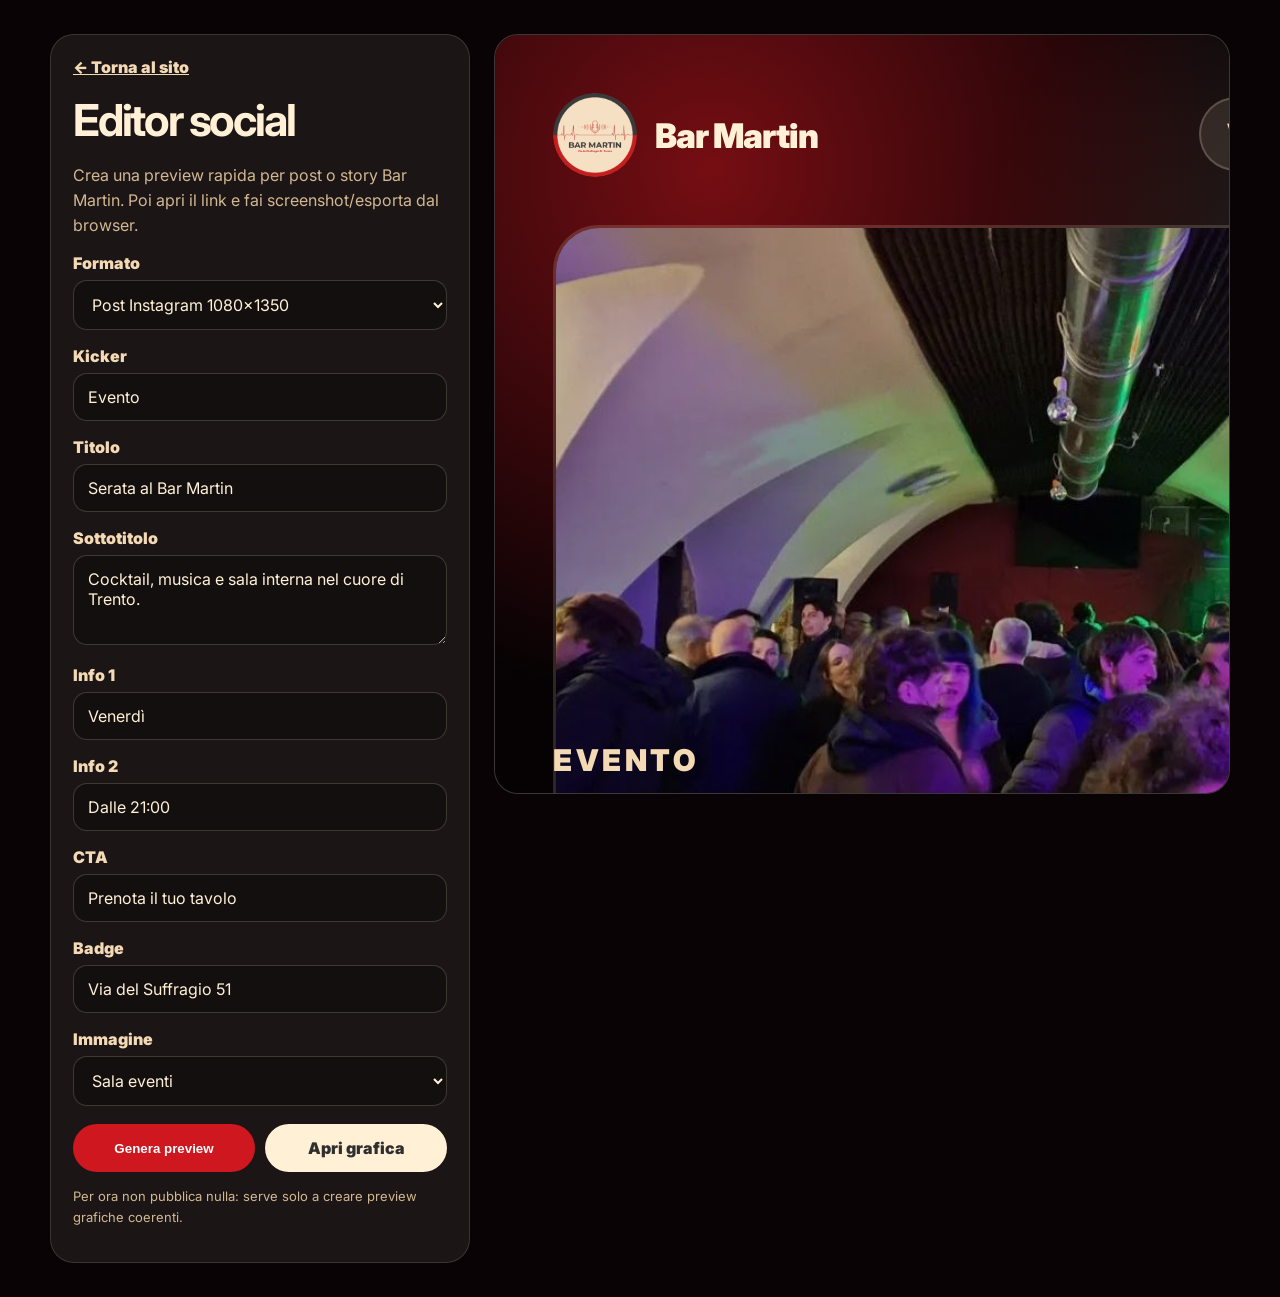
==== editor-social.html @ 138b0781 "Aggiungi editor social alla root" ====
<!doctype html>
<html lang="it">
<head>
  <meta charset="utf-8" />
  <meta name="viewport" content="width=device-width, initial-scale=1" />
  <title>Editor social | Bar Martin</title>
  <link rel="preconnect" href="https://fonts.googleapis.com">
  <link rel="preconnect" href="https://fonts.gstatic.com" crossorigin>
  <link href="https://fonts.googleapis.com/css2?family=Inter:wght@400;700;800;900&display=swap" rel="stylesheet">
  <style>
    * { box-sizing: border-box; }
    body { margin: 0; font-family: Inter, Arial, sans-serif; background: #090305; color: #fff0d6; }
    main { width: min(1180px, calc(100% - 32px)); margin: 0 auto; padding: 34px 0; display: grid; grid-template-columns: 420px 1fr; gap: 24px; align-items: start; }
    h1 { margin: 0 0 10px; font-size: 44px; letter-spacing: -.05em; }
    p { color: #d2b892; line-height: 1.55; }
    .panel { background: rgba(255,240,214,.08); border: 1px solid rgba(255,240,214,.14); border-radius: 24px; padding: 22px; }
    label { display: block; margin: 16px 0 7px; color: #f4d9b5; font-weight: 900; }
    input, textarea, select { width: 100%; border: 1px solid rgba(255,240,214,.18); background: rgba(0,0,0,.28); color: #fff0d6; border-radius: 14px; padding: 13px 14px; font: inherit; }
    textarea { min-height: 90px; resize: vertical; }
    .buttons { display: grid; grid-template-columns: 1fr 1fr; gap: 10px; margin-top: 18px; }
    button, a.button { border: 0; border-radius: 999px; padding: 14px 18px; font-weight: 900; background: #cf171f; color: white; text-align: center; cursor: pointer; text-decoration: none; }
    a.secondary { background: #fff0d6; color: #2f2f2f; }
    iframe { width: 100%; min-height: 760px; border: 1px solid rgba(255,240,214,.14); border-radius: 24px; background: #1b1b1b; }
    .hint { font-size: 13px; margin-top: 14px; }
    .toplink { display: inline-flex; margin-bottom: 16px; color: #f4d9b5; font-weight: 900; }
    @media (max-width: 980px) { main { grid-template-columns: 1fr; } iframe { min-height: 620px; } }
  </style>
</head>
<body>
  <main>
    <section class="panel">
      <a class="toplink" href="index.html">← Torna al sito</a>
      <h1>Editor social</h1>
      <p>Crea una preview rapida per post o story Bar Martin. Poi apri il link e fai screenshot/esporta dal browser.</p>

      <label for="template">Formato</label>
      <select id="template">
        <option value="social/post-evento.html">Post Instagram 1080x1350</option>
        <option value="social/story-evento.html">Story Instagram 1080x1920</option>
      </select>

      <label for="kicker">Kicker</label>
      <input id="kicker" value="Evento">

      <label for="title">Titolo</label>
      <input id="title" value="Serata al Bar Martin">

      <label for="subtitle">Sottotitolo</label>
      <textarea id="subtitle">Cocktail, musica e sala interna nel cuore di Trento.</textarea>

      <label for="date">Info 1</label>
      <input id="date" value="Venerdì">

      <label for="time">Info 2</label>
      <input id="time" value="Dalle 21:00">

      <label for="cta">CTA</label>
      <input id="cta" value="Prenota il tuo tavolo">

      <label for="badge">Badge</label>
      <input id="badge" value="Via del Suffragio 51">

      <label for="image">Immagine</label>
      <select id="image">
        <option value="../images/foto-sala-eventi.jpg">Sala eventi</option>
        <option value="../images/foto-cocktail-lilla.jpg">Cocktail lilla</option>
        <option value="../images/foto-aperitivo-cocktail-rossi.jpg">Aperitivo</option>
        <option value="../images/foto-te-iraniano.jpg">Tè iraniano</option>
      </select>

      <div class="buttons">
        <button id="generate">Genera preview</button>
        <a class="button secondary" id="openLink" href="social/post-evento.html" target="_blank" rel="noopener">Apri grafica</a>
      </div>
      <p class="hint">Per ora non pubblica nulla: serve solo a creare preview grafiche coerenti.</p>
    </section>

    <section>
      <iframe id="preview" src="social/post-evento.html" title="Preview social"></iframe>
    </section>
  </main>

  <script>
    const fields = ['kicker', 'title', 'subtitle', 'date', 'time', 'cta', 'badge', 'image'];
    const preview = document.getElementById('preview');
    const openLink = document.getElementById('openLink');

    function buildUrl() {
      const template = document.getElementById('template').value;
      const params = new URLSearchParams();
      fields.forEach(id => params.set(id, document.getElementById(id).value));
      return `${template}?${params.toString()}`;
    }

    function updatePreview() {
      const url = buildUrl();
      preview.src = url;
      openLink.href = url;
    }

    document.getElementById('generate').addEventListener('click', updatePreview);
    fields.concat(['template']).forEach(id => {
      document.getElementById(id).addEventListener('change', updatePreview);
      document.getElementById(id).addEventListener('input', updatePreview);
    });
  </script>
</body>
</html>
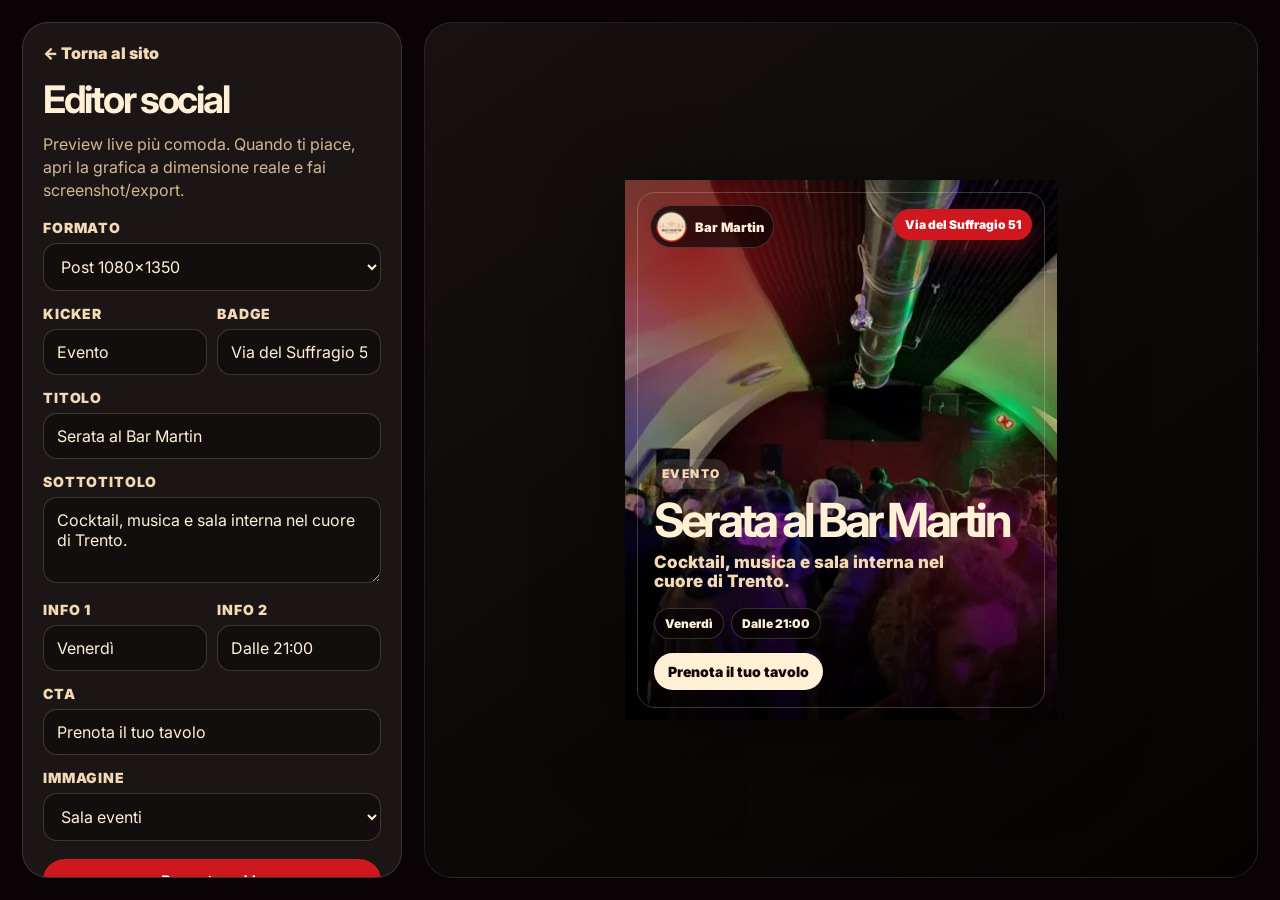
==== commit e803abba: "Riprogetta editor social con preview live" ====
--- a/editor-social.html
+++ b/editor-social.html
@@ -8,101 +8,64 @@
   <link rel="preconnect" href="https://fonts.gstatic.com" crossorigin>
   <link href="https://fonts.googleapis.com/css2?family=Inter:wght@400;700;800;900&display=swap" rel="stylesheet">
   <style>
-    * { box-sizing: border-box; }
-    body { margin: 0; font-family: Inter, Arial, sans-serif; background: #090305; color: #fff0d6; }
-    main { width: min(1180px, calc(100% - 32px)); margin: 0 auto; padding: 34px 0; display: grid; grid-template-columns: 420px 1fr; gap: 24px; align-items: start; }
-    h1 { margin: 0 0 10px; font-size: 44px; letter-spacing: -.05em; }
-    p { color: #d2b892; line-height: 1.55; }
-    .panel { background: rgba(255,240,214,.08); border: 1px solid rgba(255,240,214,.14); border-radius: 24px; padding: 22px; }
-    label { display: block; margin: 16px 0 7px; color: #f4d9b5; font-weight: 900; }
-    input, textarea, select { width: 100%; border: 1px solid rgba(255,240,214,.18); background: rgba(0,0,0,.28); color: #fff0d6; border-radius: 14px; padding: 13px 14px; font: inherit; }
-    textarea { min-height: 90px; resize: vertical; }
-    .buttons { display: grid; grid-template-columns: 1fr 1fr; gap: 10px; margin-top: 18px; }
-    button, a.button { border: 0; border-radius: 999px; padding: 14px 18px; font-weight: 900; background: #cf171f; color: white; text-align: center; cursor: pointer; text-decoration: none; }
-    a.secondary { background: #fff0d6; color: #2f2f2f; }
-    iframe { width: 100%; min-height: 760px; border: 1px solid rgba(255,240,214,.14); border-radius: 24px; background: #1b1b1b; }
-    .hint { font-size: 13px; margin-top: 14px; }
-    .toplink { display: inline-flex; margin-bottom: 16px; color: #f4d9b5; font-weight: 900; }
-    @media (max-width: 980px) { main { grid-template-columns: 1fr; } iframe { min-height: 620px; } }
+    :root{--night:#090305;--red:#cf171f;--cream:#fff0d6;--gold:#f4d9b5;--muted:#d2b892}
+    *{box-sizing:border-box} body{margin:0;background:var(--night);color:var(--cream);font-family:Inter,Arial,sans-serif}
+    .app{min-height:100vh;display:grid;grid-template-columns:380px 1fr;gap:22px;padding:22px}
+    .panel{background:rgba(255,240,214,.08);border:1px solid rgba(255,240,214,.14);border-radius:26px;padding:20px;max-height:calc(100vh - 44px);overflow:auto}
+    .toplink{color:var(--gold);font-weight:900;text-decoration:none} h1{font-size:38px;line-height:.95;margin:18px 0 8px;letter-spacing:-.06em} p{color:var(--muted);line-height:1.45}
+    label{display:block;margin:14px 0 7px;color:var(--gold);font-weight:900;font-size:14px;text-transform:uppercase;letter-spacing:.06em}
+    input,textarea,select{width:100%;border:1px solid rgba(255,240,214,.18);background:rgba(0,0,0,.30);color:var(--cream);border-radius:14px;padding:12px 13px;font:inherit} textarea{min-height:86px;resize:vertical}
+    .row{display:grid;grid-template-columns:1fr 1fr;gap:10px}.actions{display:grid;gap:10px;margin-top:18px}.btn{border:0;border-radius:999px;padding:14px 18px;font-weight:950;background:var(--red);color:white;text-align:center;text-decoration:none;cursor:pointer}.btn.alt{background:var(--cream);color:#180607}
+    .stage{min-height:calc(100vh - 44px);display:grid;place-items:center;background:linear-gradient(145deg,#171111,#050202);border:1px solid rgba(255,240,214,.10);border-radius:28px;overflow:auto;padding:28px}
+    .shell.post{width:432px;height:540px}.shell.story{width:360px;height:640px}.canvas{position:relative;width:100%;height:100%;overflow:hidden;background:#090305;isolation:isolate;box-shadow:0 24px 80px rgba(0,0,0,.42)}
+    .canvas:before{content:"";position:absolute;inset:0;z-index:1;background:linear-gradient(180deg,rgba(0,0,0,.38),rgba(0,0,0,.10) 34%,rgba(0,0,0,.86) 100%),radial-gradient(circle at 16% 12%,rgba(207,23,31,.82),transparent 33%),radial-gradient(circle at 88% 72%,rgba(207,23,31,.54),transparent 30%)}
+    .canvas:after{content:"";position:absolute;inset:12px;z-index:2;border:1.4px solid rgba(255,240,214,.22);border-radius:18px;pointer-events:none}.photo{position:absolute;inset:0;z-index:0}.photo img{width:100%;height:100%;object-fit:cover;filter:saturate(1.06) contrast(1.04)}
+    .logo{position:absolute;top:25px;left:25px;z-index:3;display:flex;align-items:center;gap:8px;padding:5px 9px 5px 5px;border-radius:999px;background:rgba(9,3,5,.68);border:1px solid rgba(255,240,214,.18);font-weight:950;font-size:13px}.logo img{width:31px;height:31px;border-radius:50%}
+    .badge{position:absolute;top:29px;right:25px;z-index:3;padding:8px 11px;border-radius:999px;background:var(--red);font-size:12px;font-weight:950;color:white;box-shadow:0 10px 24px rgba(207,23,31,.34)}
+    .content{position:absolute;left:29px;right:29px;bottom:30px;z-index:3}.kicker{display:inline-flex;margin:0 0 10px;padding:6px 8px;border-radius:999px;background:rgba(255,240,214,.13);color:var(--gold);text-transform:uppercase;letter-spacing:.12em;font-size:12px;font-weight:950}
+    .title{margin:0;max-width:360px;font-size:47px;line-height:.88;letter-spacing:-.08em;text-wrap:balance}.subtitle{margin:13px 0 0;max-width:340px;font-size:17px;line-height:1.12;color:var(--gold);font-weight:850}.info{display:flex;flex-wrap:wrap;gap:7px;margin-top:17px}.info span{padding:7px 10px;border-radius:999px;background:rgba(9,3,5,.72);border:1px solid rgba(255,240,214,.18);font-size:12px;font-weight:950}.cta{display:inline-flex;margin-top:14px;padding:10px 14px;border-radius:999px;background:var(--cream);color:#170607;font-size:14px;font-weight:950}
+    .story .logo{top:25px;left:24px}.story .badge{top:29px;right:24px}.story .content{left:26px;right:26px;bottom:45px}.story .title{font-size:46px;max-width:310px}.story .subtitle{font-size:16px}.story .canvas:after{inset:13px;border-radius:20px}
+    @media(max-width:900px){.app{grid-template-columns:1fr}.panel{max-height:none}.stage{min-height:650px}.shell.post{width:330px;height:413px}.shell.story{width:300px;height:533px}.title{font-size:36px}.story .title{font-size:38px}}
   </style>
 </head>
 <body>
-  <main>
+  <main class="app">
     <section class="panel">
       <a class="toplink" href="index.html">← Torna al sito</a>
       <h1>Editor social</h1>
-      <p>Crea una preview rapida per post o story Bar Martin. Poi apri il link e fai screenshot/esporta dal browser.</p>
-
-      <label for="template">Formato</label>
-      <select id="template">
-        <option value="social/post-evento.html">Post Instagram 1080x1350</option>
-        <option value="social/story-evento.html">Story Instagram 1080x1920</option>
-      </select>
-
-      <label for="kicker">Kicker</label>
-      <input id="kicker" value="Evento">
-
-      <label for="title">Titolo</label>
-      <input id="title" value="Serata al Bar Martin">
-
-      <label for="subtitle">Sottotitolo</label>
-      <textarea id="subtitle">Cocktail, musica e sala interna nel cuore di Trento.</textarea>
-
-      <label for="date">Info 1</label>
-      <input id="date" value="Venerdì">
-
-      <label for="time">Info 2</label>
-      <input id="time" value="Dalle 21:00">
-
-      <label for="cta">CTA</label>
-      <input id="cta" value="Prenota il tuo tavolo">
-
-      <label for="badge">Badge</label>
-      <input id="badge" value="Via del Suffragio 51">
-
-      <label for="image">Immagine</label>
-      <select id="image">
-        <option value="../images/foto-sala-eventi.jpg">Sala eventi</option>
-        <option value="../images/foto-cocktail-lilla.jpg">Cocktail lilla</option>
-        <option value="../images/foto-aperitivo-cocktail-rossi.jpg">Aperitivo</option>
-        <option value="../images/foto-te-iraniano.jpg">Tè iraniano</option>
-      </select>
-
-      <div class="buttons">
-        <button id="generate">Genera preview</button>
-        <a class="button secondary" id="openLink" href="social/post-evento.html" target="_blank" rel="noopener">Apri grafica</a>
-      </div>
-      <p class="hint">Per ora non pubblica nulla: serve solo a creare preview grafiche coerenti.</p>
+      <p>Preview live più comoda. Quando ti piace, apri la grafica a dimensione reale e fai screenshot/export.</p>
+      <label>Formato</label><select id="format"><option value="post">Post 1080×1350</option><option value="story">Story 1080×1920</option></select>
+      <div class="row"><div><label>Kicker</label><input id="kicker" value="Evento"></div><div><label>Badge</label><input id="badge" value="Via del Suffragio 51"></div></div>
+      <label>Titolo</label><input id="title" value="Serata al Bar Martin">
+      <label>Sottotitolo</label><textarea id="subtitle">Cocktail, musica e sala interna nel cuore di Trento.</textarea>
+      <div class="row"><div><label>Info 1</label><input id="date" value="Venerdì"></div><div><label>Info 2</label><input id="time" value="Dalle 21:00"></div></div>
+      <label>CTA</label><input id="cta" value="Prenota il tuo tavolo">
+      <label>Immagine</label><select id="image"><option value="foto-sala-eventi.jpg">Sala eventi</option><option value="foto-cocktail-lilla.jpg">Cocktail lilla</option><option value="foto-aperitivo-cocktail-rossi.jpg">Aperitivo</option><option value="foto-te-iraniano.jpg">Tè iraniano</option></select>
+      <div class="actions"><button class="btn" id="randomText">Proposta rapida</button><a class="btn alt" id="openLink" href="social/post-evento.html" target="_blank" rel="noopener">Apri a dimensione reale</a></div>
     </section>
-
-    <section>
-      <iframe id="preview" src="social/post-evento.html" title="Preview social"></iframe>
-    </section>
+    <section class="stage"><div id="shell" class="shell post"><div class="canvas"><div class="photo"><img id="pImage" src="images/foto-sala-eventi.jpg" alt=""></div><div class="logo"><img src="images/logo.png" alt=""><span>Bar Martin</span></div><div class="badge" id="pBadge"></div><div class="content"><p class="kicker" id="pKicker"></p><h2 class="title" id="pTitle"></h2><p class="subtitle" id="pSubtitle"></p><div class="info"><span id="pDate"></span><span id="pTime"></span></div><div class="cta" id="pCta"></div></div></div></div></section>
   </main>
-
   <script>
-    const fields = ['kicker', 'title', 'subtitle', 'date', 'time', 'cta', 'badge', 'image'];
-    const preview = document.getElementById('preview');
-    const openLink = document.getElementById('openLink');
-
-    function buildUrl() {
-      const template = document.getElementById('template').value;
-      const params = new URLSearchParams();
-      fields.forEach(id => params.set(id, document.getElementById(id).value));
-      return `${template}?${params.toString()}`;
+    const ids=['format','kicker','badge','title','subtitle','date','time','cta','image'];
+    const $=id=>document.getElementById(id);
+    function render(){
+      const f=$('format').value, img=$('image').value;
+      $('shell').className='shell '+f;
+      $('pImage').src='images/'+img;
+      $('pBadge').textContent=$('badge').value;
+      $('pKicker').textContent=$('kicker').value;
+      $('pTitle').textContent=$('title').value;
+      $('pSubtitle').textContent=$('subtitle').value;
+      $('pDate').textContent=$('date').value;
+      $('pTime').textContent=$('time').value;
+      $('pCta').textContent=$('cta').value;
+      const page=f==='story'?'story-evento.html':'post-evento.html';
+      const q=new URLSearchParams({kicker:$('kicker').value,title:$('title').value,subtitle:$('subtitle').value,date:$('date').value,time:$('time').value,cta:$('cta').value,badge:$('badge').value,image:'../images/'+img});
+      $('openLink').href='social/'+page+'?'+q.toString();
     }
-
-    function updatePreview() {
-      const url = buildUrl();
-      preview.src = url;
-      openLink.href = url;
-    }
-
-    document.getElementById('generate').addEventListener('click', updatePreview);
-    fields.concat(['template']).forEach(id => {
-      document.getElementById(id).addEventListener('change', updatePreview);
-      document.getElementById(id).addEventListener('input', updatePreview);
-    });
+    ids.forEach(id=>{$(id).addEventListener('input',render);$(id).addEventListener('change',render)});
+    $('randomText').addEventListener('click',()=>{ $('kicker').value='Questa sera'; $('title').value='Cocktail night'; $('subtitle').value='Drink, musica e atmosfera calda in centro a Trento.'; $('date').value='Stasera'; $('time').value='Dalle 21:00'; $('cta').value='Scrivici per prenotare'; $('image').value='foto-cocktail-lilla.jpg'; render(); });
+    render();
   </script>
 </body>
 </html>
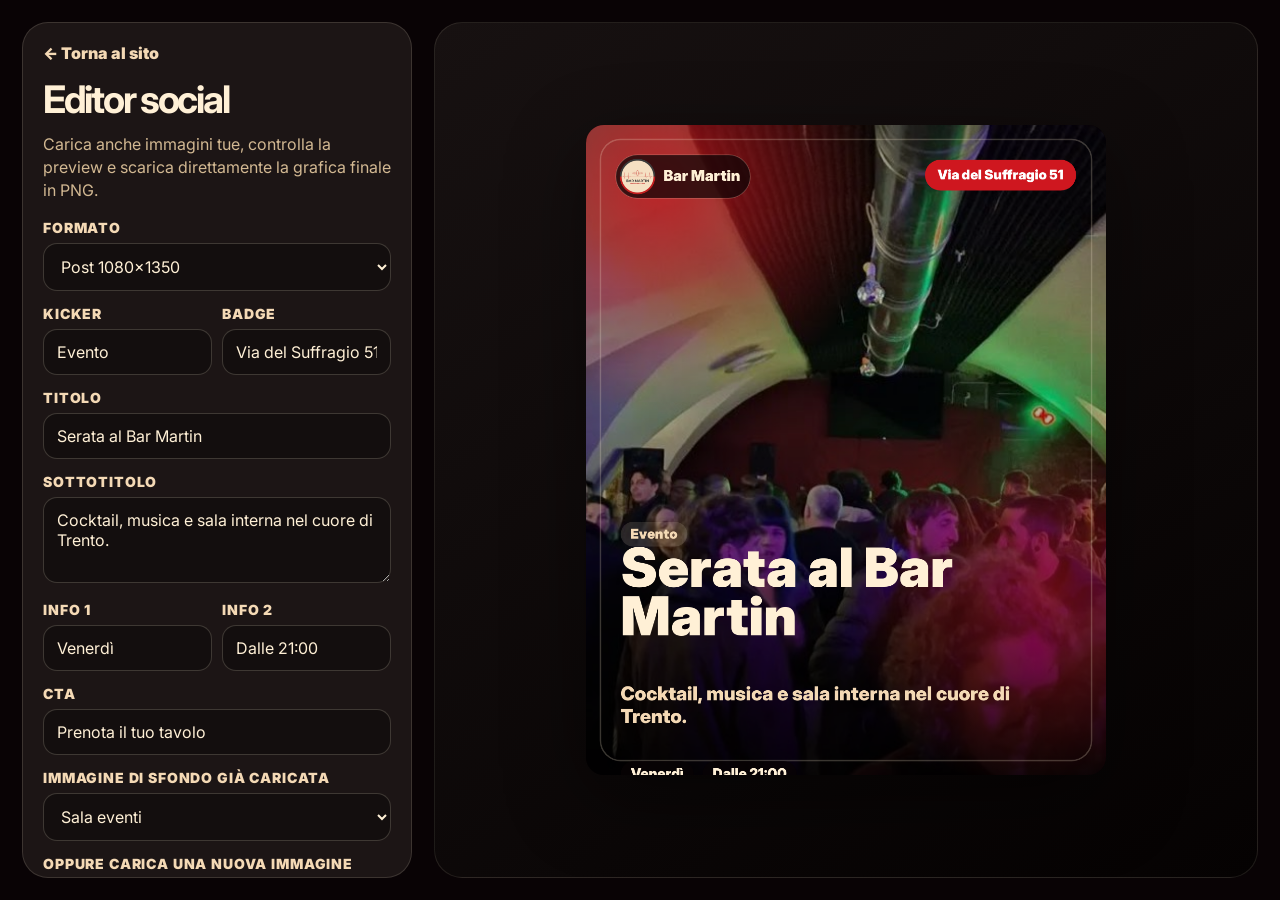
==== commit fc3dbc8f: "Aggiungi upload sfondo e download PNG editor social" ====
--- a/editor-social.html
+++ b/editor-social.html
@@ -10,22 +10,15 @@
   <style>
     :root{--night:#090305;--red:#cf171f;--cream:#fff0d6;--gold:#f4d9b5;--muted:#d2b892}
     *{box-sizing:border-box} body{margin:0;background:var(--night);color:var(--cream);font-family:Inter,Arial,sans-serif}
-    .app{min-height:100vh;display:grid;grid-template-columns:380px 1fr;gap:22px;padding:22px}
+    .app{min-height:100vh;display:grid;grid-template-columns:390px 1fr;gap:22px;padding:22px}
     .panel{background:rgba(255,240,214,.08);border:1px solid rgba(255,240,214,.14);border-radius:26px;padding:20px;max-height:calc(100vh - 44px);overflow:auto}
     .toplink{color:var(--gold);font-weight:900;text-decoration:none} h1{font-size:38px;line-height:.95;margin:18px 0 8px;letter-spacing:-.06em} p{color:var(--muted);line-height:1.45}
     label{display:block;margin:14px 0 7px;color:var(--gold);font-weight:900;font-size:14px;text-transform:uppercase;letter-spacing:.06em}
-    input,textarea,select{width:100%;border:1px solid rgba(255,240,214,.18);background:rgba(0,0,0,.30);color:var(--cream);border-radius:14px;padding:12px 13px;font:inherit} textarea{min-height:86px;resize:vertical}
-    .row{display:grid;grid-template-columns:1fr 1fr;gap:10px}.actions{display:grid;gap:10px;margin-top:18px}.btn{border:0;border-radius:999px;padding:14px 18px;font-weight:950;background:var(--red);color:white;text-align:center;text-decoration:none;cursor:pointer}.btn.alt{background:var(--cream);color:#180607}
+    input,textarea,select{width:100%;border:1px solid rgba(255,240,214,.18);background:rgba(0,0,0,.30);color:var(--cream);border-radius:14px;padding:12px 13px;font:inherit} input[type=file]{padding:10px;background:rgba(255,240,214,.06)} textarea{min-height:86px;resize:vertical}
+    .row{display:grid;grid-template-columns:1fr 1fr;gap:10px}.actions{display:grid;grid-template-columns:1fr 1fr;gap:10px;margin-top:18px}.btn{border:0;border-radius:999px;padding:14px 18px;font-weight:950;background:var(--red);color:white;text-align:center;text-decoration:none;cursor:pointer}.btn.alt{background:var(--cream);color:#180607}.btn.full{grid-column:1/-1}
     .stage{min-height:calc(100vh - 44px);display:grid;place-items:center;background:linear-gradient(145deg,#171111,#050202);border:1px solid rgba(255,240,214,.10);border-radius:28px;overflow:auto;padding:28px}
-    .shell.post{width:432px;height:540px}.shell.story{width:360px;height:640px}.canvas{position:relative;width:100%;height:100%;overflow:hidden;background:#090305;isolation:isolate;box-shadow:0 24px 80px rgba(0,0,0,.42)}
-    .canvas:before{content:"";position:absolute;inset:0;z-index:1;background:linear-gradient(180deg,rgba(0,0,0,.38),rgba(0,0,0,.10) 34%,rgba(0,0,0,.86) 100%),radial-gradient(circle at 16% 12%,rgba(207,23,31,.82),transparent 33%),radial-gradient(circle at 88% 72%,rgba(207,23,31,.54),transparent 30%)}
-    .canvas:after{content:"";position:absolute;inset:12px;z-index:2;border:1.4px solid rgba(255,240,214,.22);border-radius:18px;pointer-events:none}.photo{position:absolute;inset:0;z-index:0}.photo img{width:100%;height:100%;object-fit:cover;filter:saturate(1.06) contrast(1.04)}
-    .logo{position:absolute;top:25px;left:25px;z-index:3;display:flex;align-items:center;gap:8px;padding:5px 9px 5px 5px;border-radius:999px;background:rgba(9,3,5,.68);border:1px solid rgba(255,240,214,.18);font-weight:950;font-size:13px}.logo img{width:31px;height:31px;border-radius:50%}
-    .badge{position:absolute;top:29px;right:25px;z-index:3;padding:8px 11px;border-radius:999px;background:var(--red);font-size:12px;font-weight:950;color:white;box-shadow:0 10px 24px rgba(207,23,31,.34)}
-    .content{position:absolute;left:29px;right:29px;bottom:30px;z-index:3}.kicker{display:inline-flex;margin:0 0 10px;padding:6px 8px;border-radius:999px;background:rgba(255,240,214,.13);color:var(--gold);text-transform:uppercase;letter-spacing:.12em;font-size:12px;font-weight:950}
-    .title{margin:0;max-width:360px;font-size:47px;line-height:.88;letter-spacing:-.08em;text-wrap:balance}.subtitle{margin:13px 0 0;max-width:340px;font-size:17px;line-height:1.12;color:var(--gold);font-weight:850}.info{display:flex;flex-wrap:wrap;gap:7px;margin-top:17px}.info span{padding:7px 10px;border-radius:999px;background:rgba(9,3,5,.72);border:1px solid rgba(255,240,214,.18);font-size:12px;font-weight:950}.cta{display:inline-flex;margin-top:14px;padding:10px 14px;border-radius:999px;background:var(--cream);color:#170607;font-size:14px;font-weight:950}
-    .story .logo{top:25px;left:24px}.story .badge{top:29px;right:24px}.story .content{left:26px;right:26px;bottom:45px}.story .title{font-size:46px;max-width:310px}.story .subtitle{font-size:16px}.story .canvas:after{inset:13px;border-radius:20px}
-    @media(max-width:900px){.app{grid-template-columns:1fr}.panel{max-height:none}.stage{min-height:650px}.shell.post{width:330px;height:413px}.shell.story{width:300px;height:533px}.title{font-size:36px}.story .title{font-size:38px}}
+    canvas{max-width:min(100%,520px);max-height:calc(100vh - 90px);border-radius:18px;box-shadow:0 24px 80px rgba(0,0,0,.42);background:#090305}.hint{font-size:13px;margin-top:12px}.hidden{display:none}
+    @media(max-width:900px){.app{grid-template-columns:1fr}.panel{max-height:none}.stage{min-height:520px}canvas{max-height:620px}.actions{grid-template-columns:1fr}}
   </style>
 </head>
 <body>
@@ -33,39 +26,160 @@
     <section class="panel">
       <a class="toplink" href="index.html">← Torna al sito</a>
       <h1>Editor social</h1>
-      <p>Preview live più comoda. Quando ti piace, apri la grafica a dimensione reale e fai screenshot/export.</p>
-      <label>Formato</label><select id="format"><option value="post">Post 1080×1350</option><option value="story">Story 1080×1920</option></select>
+      <p>Carica anche immagini tue, controlla la preview e scarica direttamente la grafica finale in PNG.</p>
+
+      <label>Formato</label>
+      <select id="format"><option value="post">Post 1080×1350</option><option value="story">Story 1080×1920</option></select>
+
       <div class="row"><div><label>Kicker</label><input id="kicker" value="Evento"></div><div><label>Badge</label><input id="badge" value="Via del Suffragio 51"></div></div>
       <label>Titolo</label><input id="title" value="Serata al Bar Martin">
       <label>Sottotitolo</label><textarea id="subtitle">Cocktail, musica e sala interna nel cuore di Trento.</textarea>
       <div class="row"><div><label>Info 1</label><input id="date" value="Venerdì"></div><div><label>Info 2</label><input id="time" value="Dalle 21:00"></div></div>
       <label>CTA</label><input id="cta" value="Prenota il tuo tavolo">
-      <label>Immagine</label><select id="image"><option value="foto-sala-eventi.jpg">Sala eventi</option><option value="foto-cocktail-lilla.jpg">Cocktail lilla</option><option value="foto-aperitivo-cocktail-rossi.jpg">Aperitivo</option><option value="foto-te-iraniano.jpg">Tè iraniano</option></select>
-      <div class="actions"><button class="btn" id="randomText">Proposta rapida</button><a class="btn alt" id="openLink" href="social/post-evento.html" target="_blank" rel="noopener">Apri a dimensione reale</a></div>
+
+      <label>Immagine di sfondo già caricata</label>
+      <select id="image"><option value="foto-sala-eventi.jpg">Sala eventi</option><option value="foto-cocktail-lilla.jpg">Cocktail lilla</option><option value="foto-aperitivo-cocktail-rossi.jpg">Aperitivo</option><option value="foto-te-iraniano.jpg">Tè iraniano</option></select>
+      <label>Oppure carica una nuova immagine</label>
+      <input id="upload" type="file" accept="image/*">
+      <p class="hint">L'immagine caricata resta solo nel tuo browser e non viene pubblicata sul sito.</p>
+
+      <div class="actions">
+        <button class="btn" id="randomText">Proposta rapida</button>
+        <button class="btn alt" id="clearUpload">Usa foto sito</button>
+        <button class="btn full" id="downloadBtn">Scarica PNG finale</button>
+      </div>
     </section>
-    <section class="stage"><div id="shell" class="shell post"><div class="canvas"><div class="photo"><img id="pImage" src="images/foto-sala-eventi.jpg" alt=""></div><div class="logo"><img src="images/logo.png" alt=""><span>Bar Martin</span></div><div class="badge" id="pBadge"></div><div class="content"><p class="kicker" id="pKicker"></p><h2 class="title" id="pTitle"></h2><p class="subtitle" id="pSubtitle"></p><div class="info"><span id="pDate"></span><span id="pTime"></span></div><div class="cta" id="pCta"></div></div></div></div></section>
+    <section class="stage"><canvas id="canvas" width="1080" height="1350"></canvas></section>
   </main>
+
   <script>
-    const ids=['format','kicker','badge','title','subtitle','date','time','cta','image'];
-    const $=id=>document.getElementById(id);
-    function render(){
-      const f=$('format').value, img=$('image').value;
-      $('shell').className='shell '+f;
-      $('pImage').src='images/'+img;
-      $('pBadge').textContent=$('badge').value;
-      $('pKicker').textContent=$('kicker').value;
-      $('pTitle').textContent=$('title').value;
-      $('pSubtitle').textContent=$('subtitle').value;
-      $('pDate').textContent=$('date').value;
-      $('pTime').textContent=$('time').value;
-      $('pCta').textContent=$('cta').value;
-      const page=f==='story'?'story-evento.html':'post-evento.html';
-      const q=new URLSearchParams({kicker:$('kicker').value,title:$('title').value,subtitle:$('subtitle').value,date:$('date').value,time:$('time').value,cta:$('cta').value,badge:$('badge').value,image:'../images/'+img});
-      $('openLink').href='social/'+page+'?'+q.toString();
+    const $ = id => document.getElementById(id);
+    const canvas = $('canvas');
+    const ctx = canvas.getContext('2d');
+    const fields = ['format','kicker','badge','title','subtitle','date','time','cta','image'];
+    let bg = new Image();
+    let logo = new Image();
+    let customBgData = '';
+    bg.crossOrigin = 'anonymous';
+    logo.crossOrigin = 'anonymous';
+    logo.src = 'images/logo.png';
+
+    function bgPath(){ return customBgData || 'images/' + $('image').value; }
+
+    function loadBg(){
+      bg = new Image();
+      bg.crossOrigin = 'anonymous';
+      bg.onload = draw;
+      bg.src = bgPath();
     }
-    ids.forEach(id=>{$(id).addEventListener('input',render);$(id).addEventListener('change',render)});
-    $('randomText').addEventListener('click',()=>{ $('kicker').value='Questa sera'; $('title').value='Cocktail night'; $('subtitle').value='Drink, musica e atmosfera calda in centro a Trento.'; $('date').value='Stasera'; $('time').value='Dalle 21:00'; $('cta').value='Scrivici per prenotare'; $('image').value='foto-cocktail-lilla.jpg'; render(); });
-    render();
+
+    function fitImage(img, x, y, w, h){
+      const ir = img.width / img.height;
+      const r = w / h;
+      let sw, sh, sx, sy;
+      if(ir > r){ sh = img.height; sw = sh * r; sx = (img.width - sw) / 2; sy = 0; }
+      else { sw = img.width; sh = sw / r; sx = 0; sy = (img.height - sh) / 2; }
+      ctx.drawImage(img, sx, sy, sw, sh, x, y, w, h);
+    }
+
+    function roundRect(x,y,w,h,r){
+      ctx.beginPath();
+      ctx.moveTo(x+r,y); ctx.arcTo(x+w,y,x+w,y+h,r); ctx.arcTo(x+w,y+h,x,y+h,r); ctx.arcTo(x,y+h,x,y,r); ctx.arcTo(x,y,x+w,y,r); ctx.closePath();
+    }
+
+    function wrapText(text, x, y, maxWidth, lineHeight, maxLines){
+      const words = String(text).split(' ');
+      let line = '', lines = [];
+      for(const word of words){
+        const test = line ? line + ' ' + word : word;
+        if(ctx.measureText(test).width > maxWidth && line){ lines.push(line); line = word; }
+        else line = test;
+      }
+      if(line) lines.push(line);
+      if(maxLines && lines.length > maxLines){ lines = lines.slice(0, maxLines); lines[maxLines-1] += '…'; }
+      lines.forEach((l,i)=>ctx.fillText(l,x,y+i*lineHeight));
+      return y + lines.length * lineHeight;
+    }
+
+    function pill(text, x, y, fontSize, fill, color){
+      ctx.font = '900 ' + fontSize + 'px Inter, Arial';
+      const padX = fontSize * .72, padY = fontSize * .42;
+      const w = ctx.measureText(text).width + padX*2, h = fontSize + padY*2;
+      ctx.save(); roundRect(x,y,w,h,h/2); ctx.fillStyle = fill; ctx.fill(); ctx.fillStyle = color; ctx.textBaseline='middle'; ctx.fillText(text,x+padX,y+h/2+1); ctx.restore();
+      return {w,h};
+    }
+
+    function drawLogo(x,y,scale){
+      const size = 74*scale;
+      ctx.save();
+      roundRect(x,y,size+205*scale,size+16*scale,(size+16*scale)/2); ctx.fillStyle='rgba(9,3,5,.70)'; ctx.fill();
+      ctx.strokeStyle='rgba(255,240,214,.18)'; ctx.lineWidth=2*scale; ctx.stroke();
+      if(logo.complete) { ctx.save(); ctx.beginPath(); ctx.arc(x+8*scale+size/2,y+8*scale+size/2,size/2,0,Math.PI*2); ctx.clip(); ctx.drawImage(logo,x+8*scale,y+8*scale,size,size); ctx.restore(); }
+      ctx.fillStyle='#fff0d6'; ctx.font='900 '+(31*scale)+'px Inter, Arial'; ctx.textBaseline='middle'; ctx.fillText('Bar Martin',x+size+25*scale,y+size/2+8*scale);
+      ctx.restore();
+    }
+
+    function draw(){
+      const isStory = $('format').value === 'story';
+      const W = isStory ? 1080 : 1080, H = isStory ? 1920 : 1350;
+      canvas.width = W; canvas.height = H;
+      ctx.clearRect(0,0,W,H);
+      ctx.fillStyle = '#090305'; ctx.fillRect(0,0,W,H);
+      if(bg.complete && bg.width) fitImage(bg,0,0,W,H);
+
+      let g = ctx.createLinearGradient(0,0,0,H);
+      g.addColorStop(0,'rgba(0,0,0,.42)'); g.addColorStop(.36,'rgba(0,0,0,.16)'); g.addColorStop(1,'rgba(0,0,0,.88)');
+      ctx.fillStyle = g; ctx.fillRect(0,0,W,H);
+      let r1 = ctx.createRadialGradient(150,130,10,150,130,470); r1.addColorStop(0,'rgba(207,23,31,.78)'); r1.addColorStop(1,'rgba(207,23,31,0)'); ctx.fillStyle=r1; ctx.fillRect(0,0,W,H);
+      let r2 = ctx.createRadialGradient(W-120,H*0.72,10,W-120,H*0.72,420); r2.addColorStop(0,'rgba(207,23,31,.48)'); r2.addColorStop(1,'rgba(207,23,31,0)'); ctx.fillStyle=r2; ctx.fillRect(0,0,W,H);
+
+      const m = isStory ? 70 : 62;
+      drawLogo(m,m,isStory?1.05:1);
+      const badgeText = $('badge').value;
+      ctx.font = '900 '+(isStory?30:28)+'px Inter, Arial';
+      const bw = ctx.measureText(badgeText).width + 52, bh = isStory ? 68 : 64;
+      ctx.save(); roundRect(W-m-bw,m+10,bw,bh,bh/2); ctx.fillStyle='#cf171f'; ctx.fill(); ctx.fillStyle='#fff'; ctx.textBaseline='middle'; ctx.fillText(badgeText,W-m-bw+26,m+10+bh/2+1); ctx.restore();
+
+      ctx.strokeStyle='rgba(255,240,214,.22)'; ctx.lineWidth=isStory?3:3; roundRect(isStory?38:30,isStory?38:30,W-(isStory?76:60),H-(isStory?76:60),isStory?54:42); ctx.stroke();
+
+      const left = isStory ? 78 : 72, bottom = isStory ? 135 : 76;
+      const baseY = H - bottom;
+      ctx.textBaseline='alphabetic';
+      const titleSize = isStory ? 138 : 112;
+      const subtitleSize = isStory ? 48 : 40;
+      const kickerSize = isStory ? 30 : 28;
+      const infoSize = isStory ? 34 : 29;
+      const ctaSize = isStory ? 40 : 34;
+
+      pill($('kicker').value,left,baseY-(isStory?575:450),kickerSize,'rgba(255,240,214,.13)','#f4d9b5');
+      ctx.fillStyle='#fff0d6'; ctx.font='900 '+titleSize+'px Inter, Arial';
+      let y = wrapText($('title').value,left,baseY-(isStory?405:315),W-left*2,titleSize*.90,isStory?3:2);
+      ctx.fillStyle='#f4d9b5'; ctx.font='850 '+subtitleSize+'px Inter, Arial';
+      y = wrapText($('subtitle').value,left,y+34,W-left*2,subtitleSize*1.18,2);
+      const p1 = pill($('date').value,left,y+32,infoSize,'rgba(9,3,5,.72)','#fff0d6');
+      pill($('time').value,left+p1.w+18,y+32,infoSize,'rgba(9,3,5,.72)','#fff0d6');
+      pill($('cta').value,left,y+32+p1.h+28,ctaSize,'#fff0d6','#170607');
+    }
+
+    function render(){ loadBg(); }
+    fields.forEach(id=>{$(id).addEventListener('input',render);$(id).addEventListener('change',render)});
+    $('upload').addEventListener('change', e=>{
+      const file = e.target.files && e.target.files[0];
+      if(!file) return;
+      const reader = new FileReader();
+      reader.onload = () => { customBgData = reader.result; loadBg(); };
+      reader.readAsDataURL(file);
+    });
+    $('clearUpload').addEventListener('click',()=>{ customBgData=''; $('upload').value=''; loadBg(); });
+    $('downloadBtn').addEventListener('click',()=>{
+      draw();
+      const a = document.createElement('a');
+      const name = ($('format').value === 'story') ? 'bar-martin-story.png' : 'bar-martin-post.png';
+      a.download = name; a.href = canvas.toDataURL('image/png'); a.click();
+    });
+    $('randomText').addEventListener('click',()=>{ $('kicker').value='Questa sera'; $('title').value='Cocktail night'; $('subtitle').value='Drink, musica e atmosfera calda in centro a Trento.'; $('date').value='Stasera'; $('time').value='Dalle 21:00'; $('cta').value='Scrivici per prenotare'; $('image').value='foto-cocktail-lilla.jpg'; customBgData=''; $('upload').value=''; render(); });
+    logo.onload = draw;
+    loadBg();
   </script>
 </body>
 </html>
